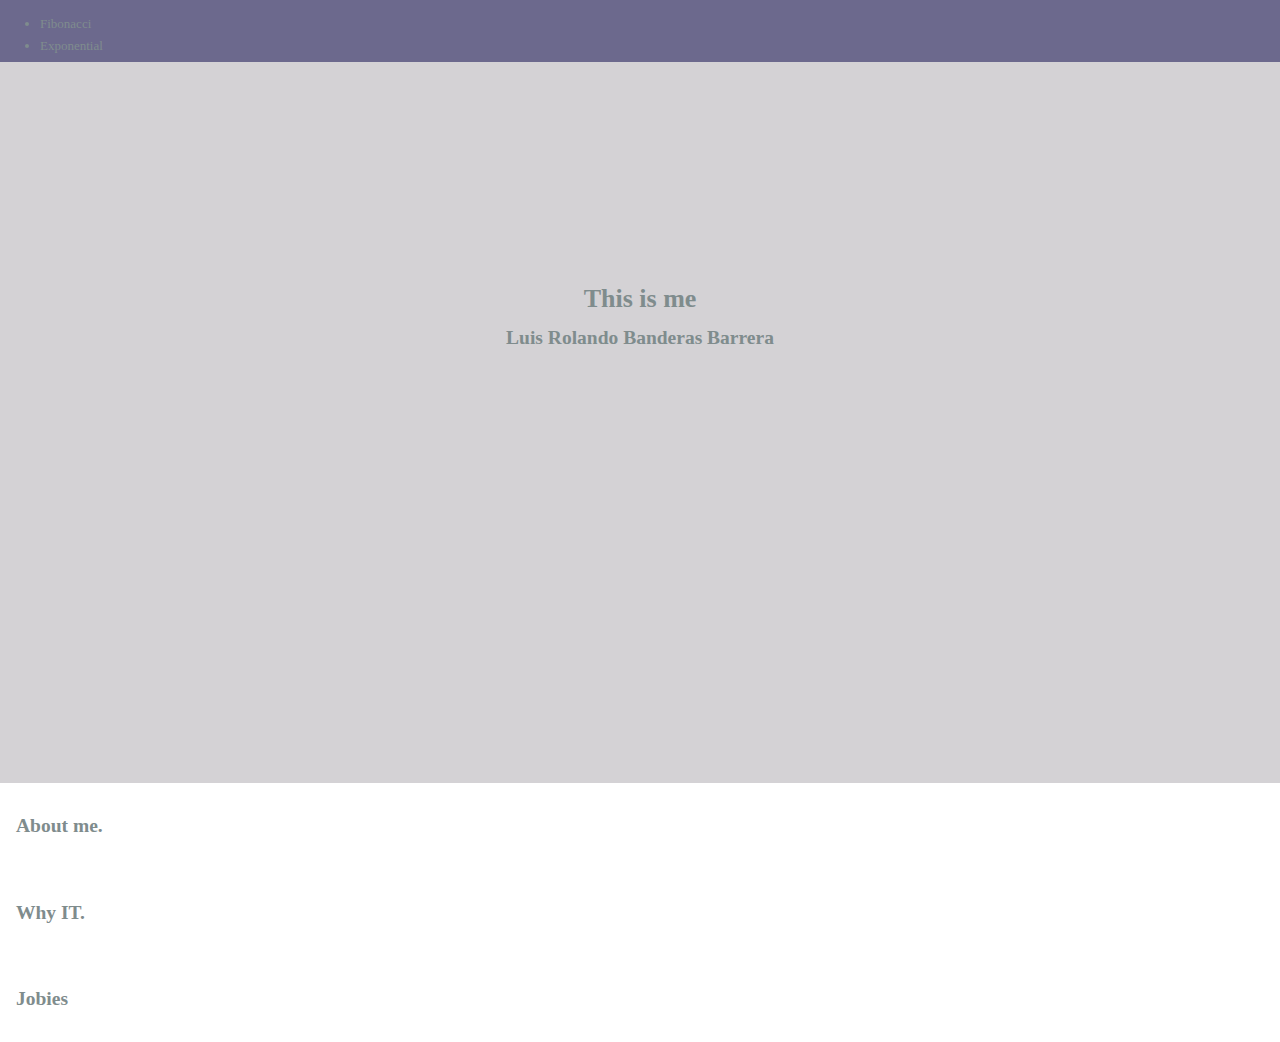
==== index.html @ 0cf7e036 "First commit with structure" ====
<!doctype html>
<html lang="en">
<head>
    <meta charset="UTF-8">
    <meta http-equiv="X-UA-Compatible" content="IE=edge">
    <meta name="viewport" content="width=device-width, initial-scale=1.0">
    <title>Luis Banderas</title>
    <link rel="stylesheet" href="/index.css">
</head>
<body>


<nav class="nav-bar">
    <ul class="unorder-list">
        <li class="list-item">
            Fibonacci
        </li>
        <li class="list-item">
            Exponential
        </li>
    </ul>
</nav>

<div class="landing-page">
    <div>
        <img src="" alt="" class="image">
        <h1>This is me</h1>
        <h2>Luis Rolando Banderas Barrera</h2>
    </div>
</div>

<div class="about">
    <div class="content">
        <h2 class="subtitle">About me.</h2>
    </div>

    <div class="content-2">
        <h2 class="subtitle">Why IT.</h2>
    </div>

    <div class="content">
        <h2 class="subtitle">Jobies</h2>
    </div>
</div>


</body>
</html>
---- index.css ----
:root{
    /* 
    Color pallete that is going to be used
    for this asignment
     */
     --purple: #6C698D;
     --light-gray: #D4D2D5;
     --orange: #EE7B30;
     --russet: #7A4419;
     --dim-gay: #6E6A6F;

     /* 
     Text size configuration for this asignment
     */
     --xl: 32px;
     --l: 24;
     --s: 16;
     --xs: 12;
}

body {
    line-height: 1.7em;
    color: #7f8c8d;
    font-size: 13px;
    margin: 0;
}

.nav-bar{
    width: 100%;
    height: 62px;
    z-index: 3;
    position: fixed;
    background-color: var(--purple);
}

.landing-page {
    background: var(--light-gray);
    z-index: 1;
    overflow: hidden;
    width: 100%;
    height: 88%;
    top: 0;
    left: 0;
    position: fixed;
;}

.landing-page > div {
    width: 80%;
    height: 50%;
    margin: auto;
    position: absolute;
    top: 100px; left: 0; bottom: 0; right: 0;
    text-align: center;
}

.about {
    position: absolute;
    top: 87%;
    width: 100%;
    min-height: 12%;
    z-index: 2;
}

.content {
    padding:  16px;
    background: white;
}

.content-2{
    padding: 16px;
    background-color: white;
}
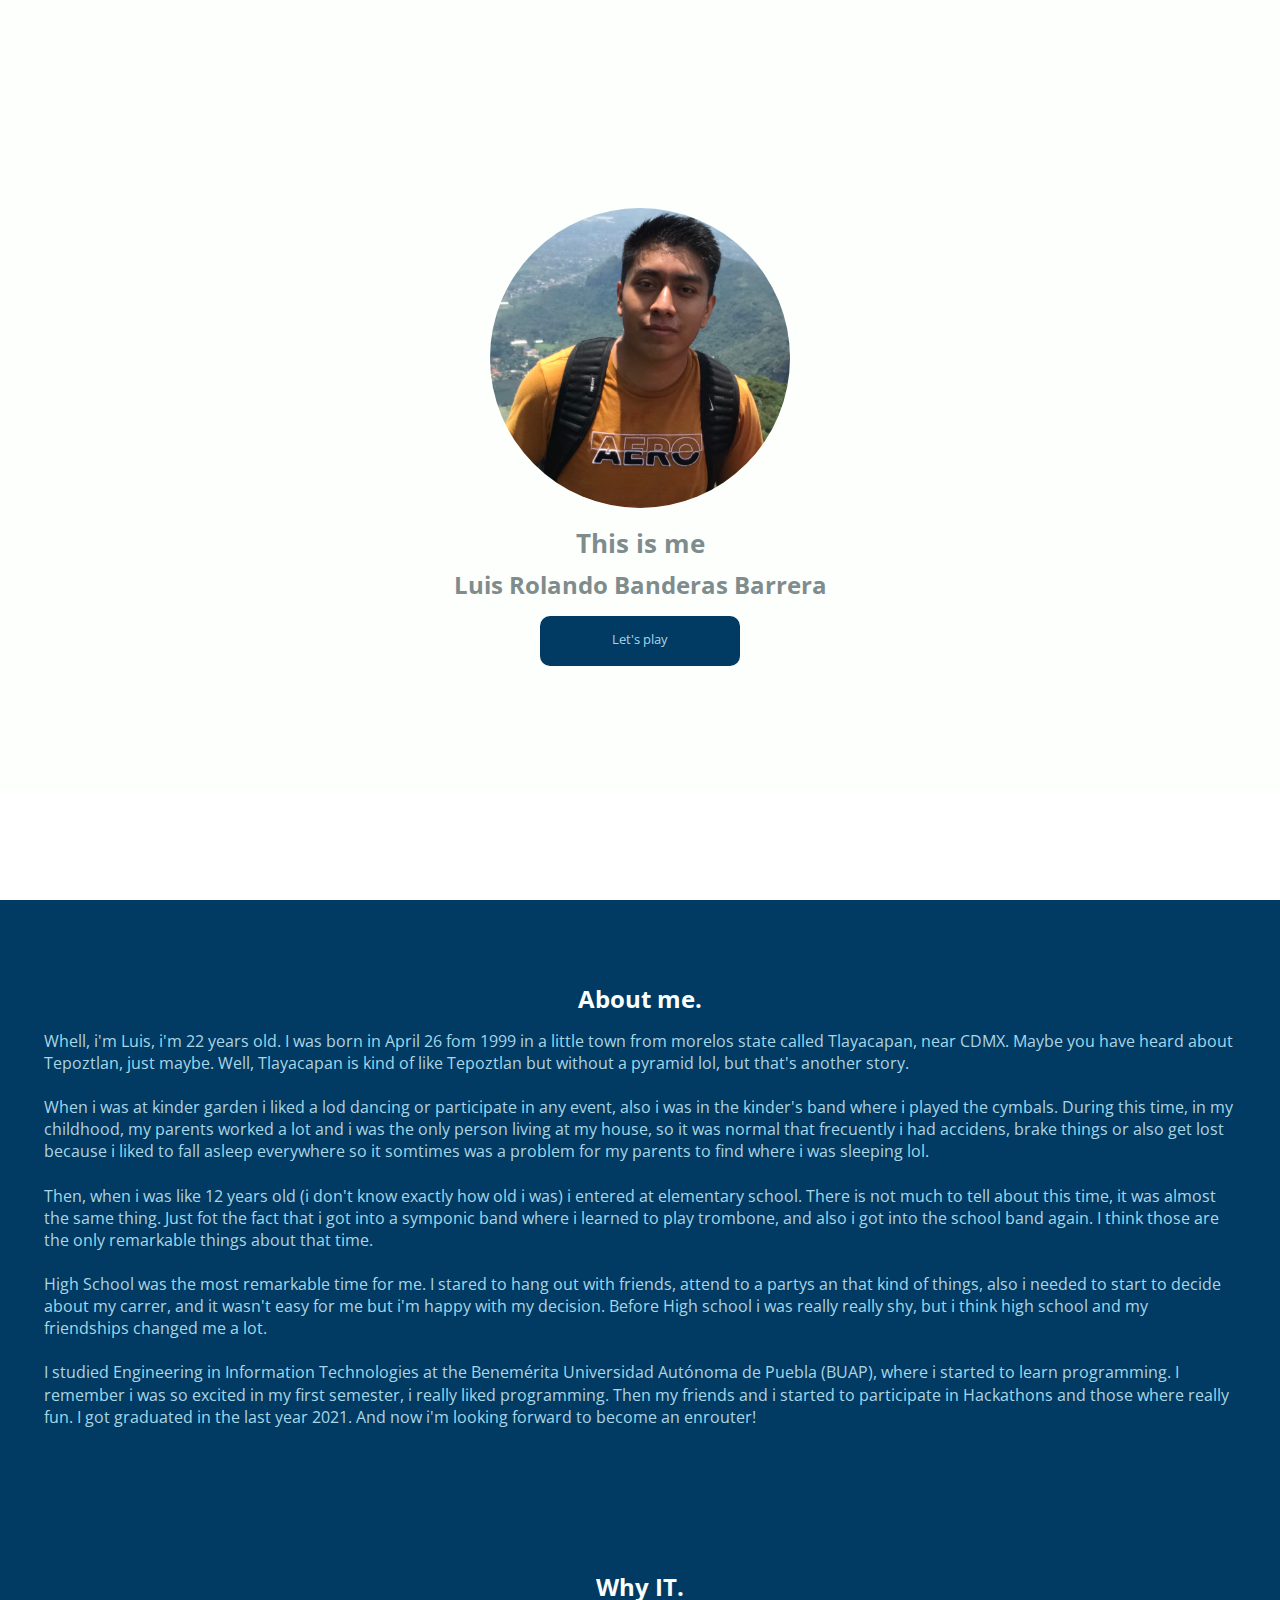
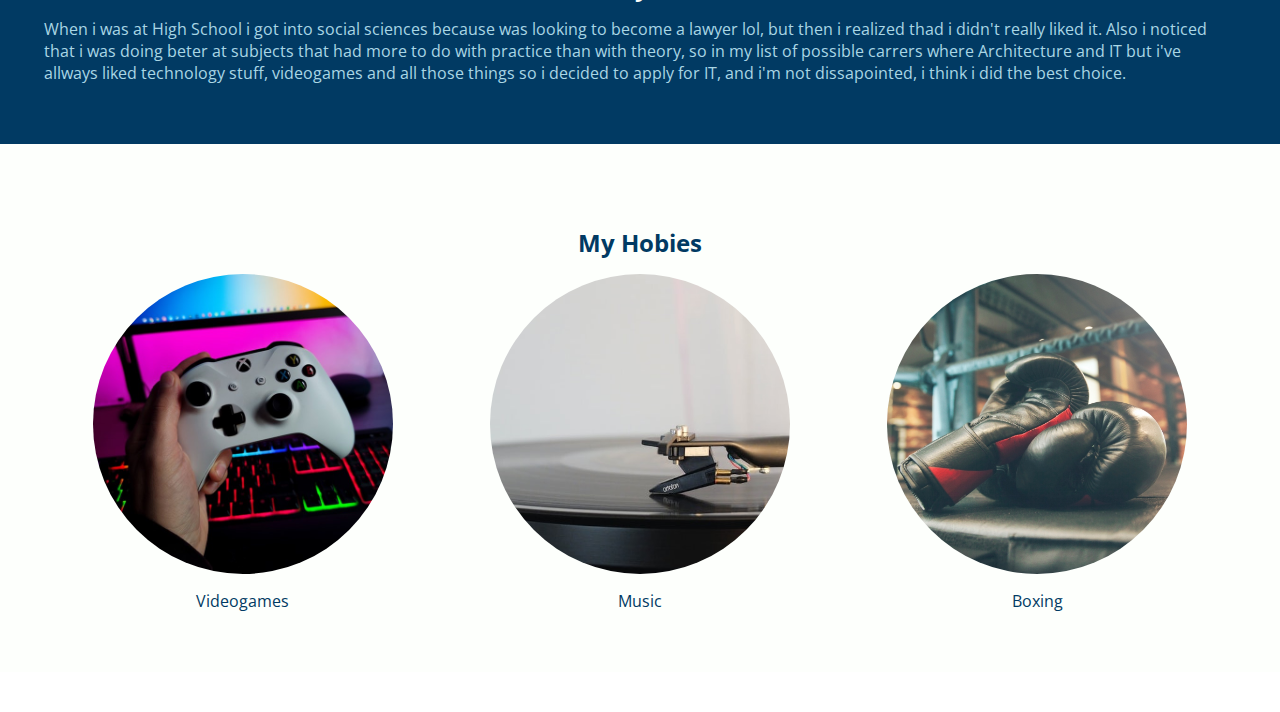
==== commit 5519d52a: "All set to last commit" ====
--- a/index.html
+++ b/index.html
@@ -6,43 +6,95 @@
     <meta name="viewport" content="width=device-width, initial-scale=1.0">
     <title>Luis Banderas</title>
     <link rel="stylesheet" href="/index.css">
+
+    <link rel="preconnect" href="https://fonts.googleapis.com">
+    <link rel="preconnect" href="https://fonts.gstatic.com" crossorigin>
+    <link href="https://fonts.googleapis.com/css2?family=Open+Sans&display=swap" rel="stylesheet">
+
 </head>
 <body>
+    <!-- <nav>
+        <h1>Luis Banderas</h1>
+        <div class="navbar-right">
+            <ul>
+                <li>
+                    <a href="">Fibonacci</a>
+                </li>
+                <li>
+                    <a href="">Exponential</a>
+                </li>
+            </ul>
+        </div>
+    </nav> -->
 
+    <div class="landing-page">
+        <div>
+            <img src="./assets/me.jpg" alt="" class="image">
 
-<nav class="nav-bar">
-    <ul class="unorder-list">
-        <li class="list-item">
-            Fibonacci
-        </li>
-        <li class="list-item">
-            Exponential
-        </li>
-    </ul>
-</nav>
-
-<div class="landing-page">
-    <div>
-        <img src="" alt="" class="image">
-        <h1>This is me</h1>
-        <h2>Luis Rolando Banderas Barrera</h2>
-    </div>
-</div>
-
-<div class="about">
-    <div class="content">
-        <h2 class="subtitle">About me.</h2>
+            <h1>This is me</h1>
+            <h2>Luis Rolando Banderas Barrera</h2>
+            <div class="button">
+                <a href="./challenge/form.html" id="button">Let's play</a>
+            </div>
+        </div>
     </div>
 
-    <div class="content-2">
-        <h2 class="subtitle">Why IT.</h2>
+    <div class="about">
+        <div class="content">
+            <h2 class="subtittle">About me.</h2>
+            <p>
+                Whell, i'm Luis, i'm 22 years old. I was born in April 26 fom 1999 in a little town from morelos state called Tlayacapan, near CDMX.
+                Maybe you have heard about Tepoztlan, just maybe. Well, Tlayacapan is kind of like Tepoztlan but without a pyramid lol, but that's
+                another story. <br> <br> 
+                
+                When i was at kinder garden i liked a lod dancing or participate in any event, also i was in the kinder's band where i played the 
+                cymbals. During this time, in my childhood, my parents worked a lot and i was the only person living at my house, so it was normal
+                that frecuently i had accidens, brake things or also get lost because i liked to fall asleep everywhere so it somtimes was a problem
+                for my parents to find where i was sleeping lol.<br><br>
+
+                Then, when i was like 12 years old (i don't know exactly how old i was) i entered at elementary school. There is not much to tell 
+                about this time, it was almost the same thing. Just fot the fact that i got into a symponic band where i learned to play trombone, 
+                and also i got into the school band again. I think those are the only remarkable things about that time. <br><br>
+
+                High School was the most remarkable time for me. I stared to hang out with friends, attend to a partys an that kind of things, also 
+                i needed to start to decide about my carrer, and it wasn't easy for me but i'm happy with my decision. Before High school i was really
+                really shy, but i think high school and my friendships changed me a lot. <br> <br>
+
+                I studied Engineering in Information Technologies at the Benemérita Universidad Autónoma de Puebla (BUAP), where i started to learn 
+                programming. I remember i was so excited in my first semester, i really liked programming. Then my friends and i started to participate 
+                in Hackathons and those where really fun. I got graduated in the last year 2021. And now i'm looking forward to become an enrouter!
+            </p>
+        </div>
+
+        <div class="content">
+            <h2 class="subtittle">Why IT.</h2>
+            <p>
+                When i was at High School i got into social sciences because was looking to become a lawyer lol, but then i realized thad i didn't 
+                really liked it. Also i noticed that i was doing beter at subjects that had more to do with practice than with theory, so in my list 
+                of possible carrers where Architecture and IT but i've allways liked technology stuff, videogames and all those things so i decided 
+                to apply for IT, and i'm not dissapointed, i think i did the best choice.
+            </p>
+        </div>
+
+        <div class="l-content">
+            <h2 class="subtittle">My Hobies</h2>
+
+            <div class="hobbies-section">
+                <div class="hobbie-card">
+                    <img src="./assets/videogaes.jpg" alt="">
+                    <p>Videogames</p>
+                </div>
+                <div class="hobbie-card">
+                    <img src="./assets/music.jpeg" alt="">
+                    <p>Music</p>
+                </div>
+                <div class="hobbie-card">
+                    <img src="./assets/boxing.jpeg" alt="">
+                    <p>Boxing</p>
+                </div>
+            </div>
+
+        </div>
     </div>
-
-    <div class="content">
-        <h2 class="subtitle">Jobies</h2>
-    </div>
-</div>
-
-
 </body>
 </html>--- a/index.css
+++ b/index.css
@@ -3,18 +3,17 @@
     Color pallete that is going to be used
     for this asignment
      */
-     --purple: #6C698D;
-     --light-gray: #D4D2D5;
-     --orange: #EE7B30;
-     --russet: #7A4419;
-     --dim-gay: #6E6A6F;
+     --main-color: #013a63 ;
+     --text-color: #a9d6e5;
+     --tittle-color: #2a6f97;
+     --white: #fdfffc;
 
      /* 
      Text size configuration for this asignment
      */
      --xl: 32px;
-     --l: 24;
-     --s: 16;
+     --l: 24px;
+     --s: 16px;
      --xs: 12;
 }
 
@@ -23,50 +22,131 @@
     color: #7f8c8d;
     font-size: 13px;
     margin: 0;
+    font-family: 'Open Sans', sans-serif;
+}
+nav{
+    height: 68px;
+    display: flex; 
+    align-items: center;
+    z-index: 3;
+    justify-content: space-between;
+    padding: 0 40px;
+}
+ul{
+    list-style: none;
+    padding: 0;
+    margin: 0;
+    display: flex;
+    gap: 16px;
+    height: 100%;
 }
 
-.nav-bar{
-    width: 100%;
-    height: 62px;
-    z-index: 3;
-    position: fixed;
-    background-color: var(--purple);
+ul > li:first-child {
+    font-size: var(--sm);
 }
 
+a:link, a:visited, a:active {
+    text-decoration:none;
+    color: var(--text-color);
+}
+
+
 .landing-page {
-    background: var(--light-gray);
+    background: var(--white);
     z-index: 1;
     overflow: hidden;
     width: 100%;
     height: 88%;
-    top: 0;
     left: 0;
     position: fixed;
 ;}
 
+
 .landing-page > div {
     width: 80%;
-    height: 50%;
+    height: 40%;
     margin: auto;
     position: absolute;
-    top: 100px; left: 0; bottom: 0; right: 0;
+    top: 100px; 
+    left: 0; 
+    bottom: 20%; 
+    right: 0;
     text-align: center;
+}
+
+img {
+    border-radius: 50%;
+    height: 300px;
+}
+
+
+#button{
+    -webkit-appearance: button;
+    -moz-appearance: button;
+    appearance: button;
+
+    text-decoration: none;
+    color: initial;
+    width: 200px;
+    height: 50px;
+    border-radius: 10px;
+    color: var(--text-color);
+    padding-top: 12px;
+    background-color: var(--main-color);
+    box-sizing: border-box;
 }
 
 .about {
     position: absolute;
-    top: 87%;
+    top: 100%;
     width: 100%;
     min-height: 12%;
     z-index: 2;
 }
+.subtittle{
+    margin-top: 44px;
+    text-align: center;
+    color: var(--white);
+}
 
 .content {
-    padding:  16px;
-    background: white;
+    padding: 44px;
+    background: var(--main-color);
 }
 
-.content-2{
-    padding: 16px;
-    background-color: white;
+h2{
+ font-size: var(--l);
+ font-weight: bold;
+}
+
+.l-content{
+    padding:  44px;
+    background: var(--white);
+    margin-bottom: 40px;
+}
+
+.l-content > h2 {
+    color: var(--main-color);
+    font-weight: bold;
+    font-size: var(--l);
+}
+
+.hobbie-card > p {
+    color: #013a63;
+}
+
+p{
+    color: var(--text-color);
+    font-size: var(--s);
+}
+
+.hobbies-section{
+    display: flex;
+    justify-content: space-around;
+}
+
+.hobbie-card{
+    display: flex;
+    flex-direction: column;
+    align-items: center;
 }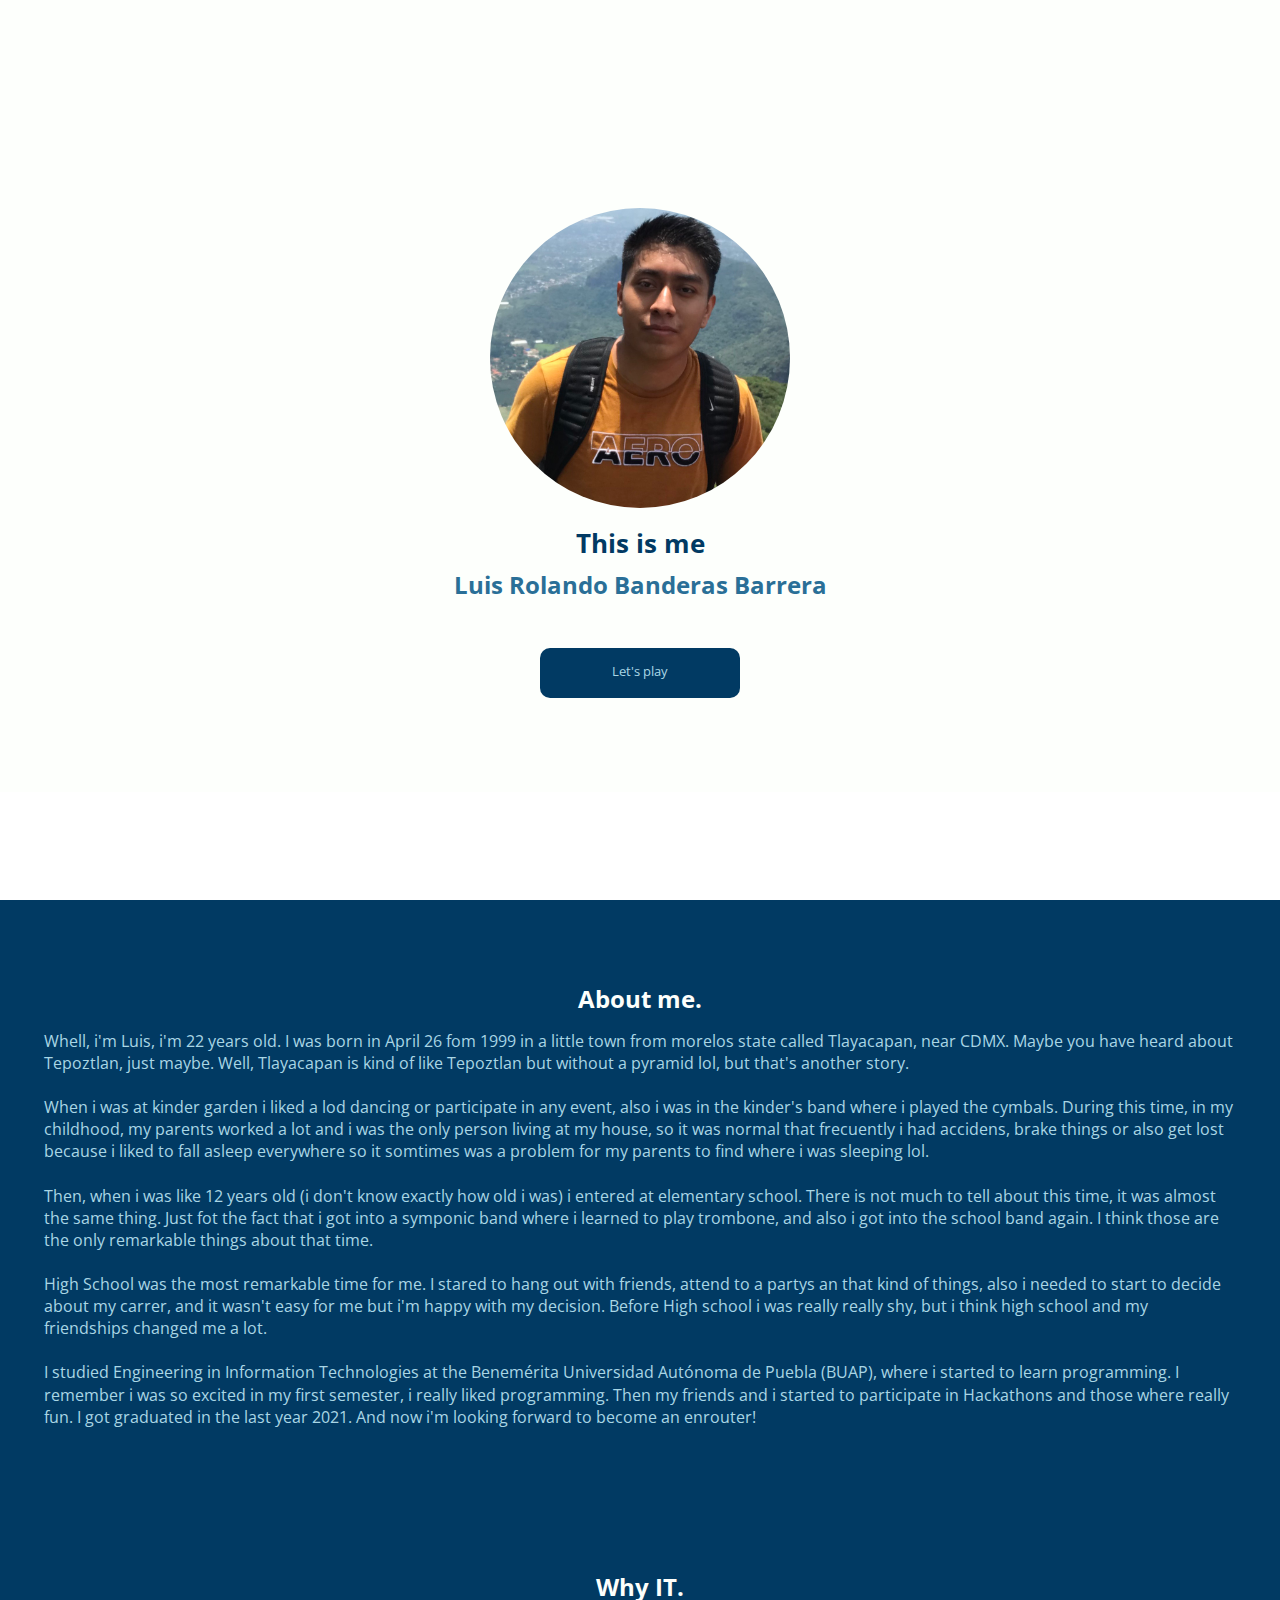
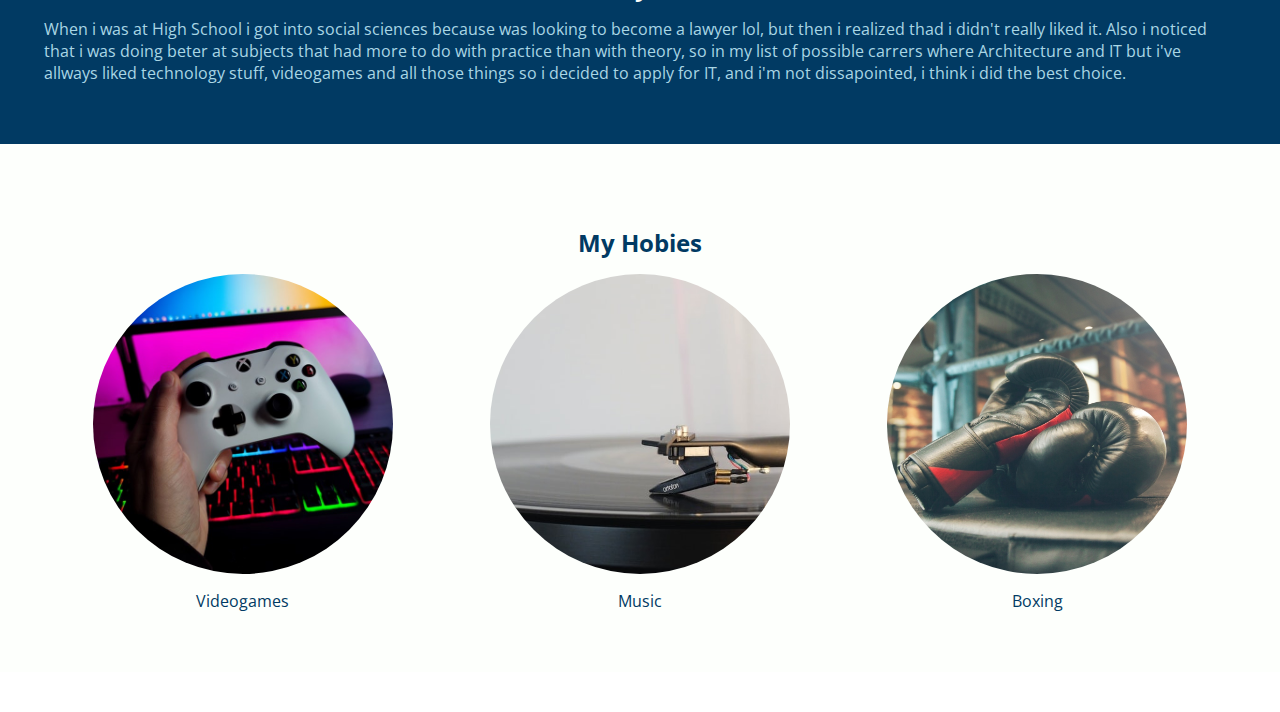
==== commit fb03e006: "Color change" ====
--- a/index.html
+++ b/index.html
@@ -31,8 +31,8 @@
         <div>
             <img src="./assets/me.jpg" alt="" class="image">
 
-            <h1>This is me</h1>
-            <h2>Luis Rolando Banderas Barrera</h2>
+            <h1 class="tittle">This is me</h1>
+            <h2 class="name">Luis Rolando Banderas Barrera</h2>
             <div class="button">
                 <a href="./challenge/form.html" id="button">Let's play</a>
             </div>
--- a/index.css
+++ b/index.css
@@ -24,6 +24,7 @@
     margin: 0;
     font-family: 'Open Sans', sans-serif;
 }
+
 nav{
     height: 68px;
     display: flex; 
@@ -32,6 +33,17 @@
     justify-content: space-between;
     padding: 0 40px;
 }
+.tittle{
+    color: var(--main-color);
+    font-weight: bolder;
+}
+
+.name{
+    color: var(--tittle-color);
+    font-weight: bold;
+    margin-bottom: 52px;
+}
+
 ul{
     list-style: none;
     padding: 0;
